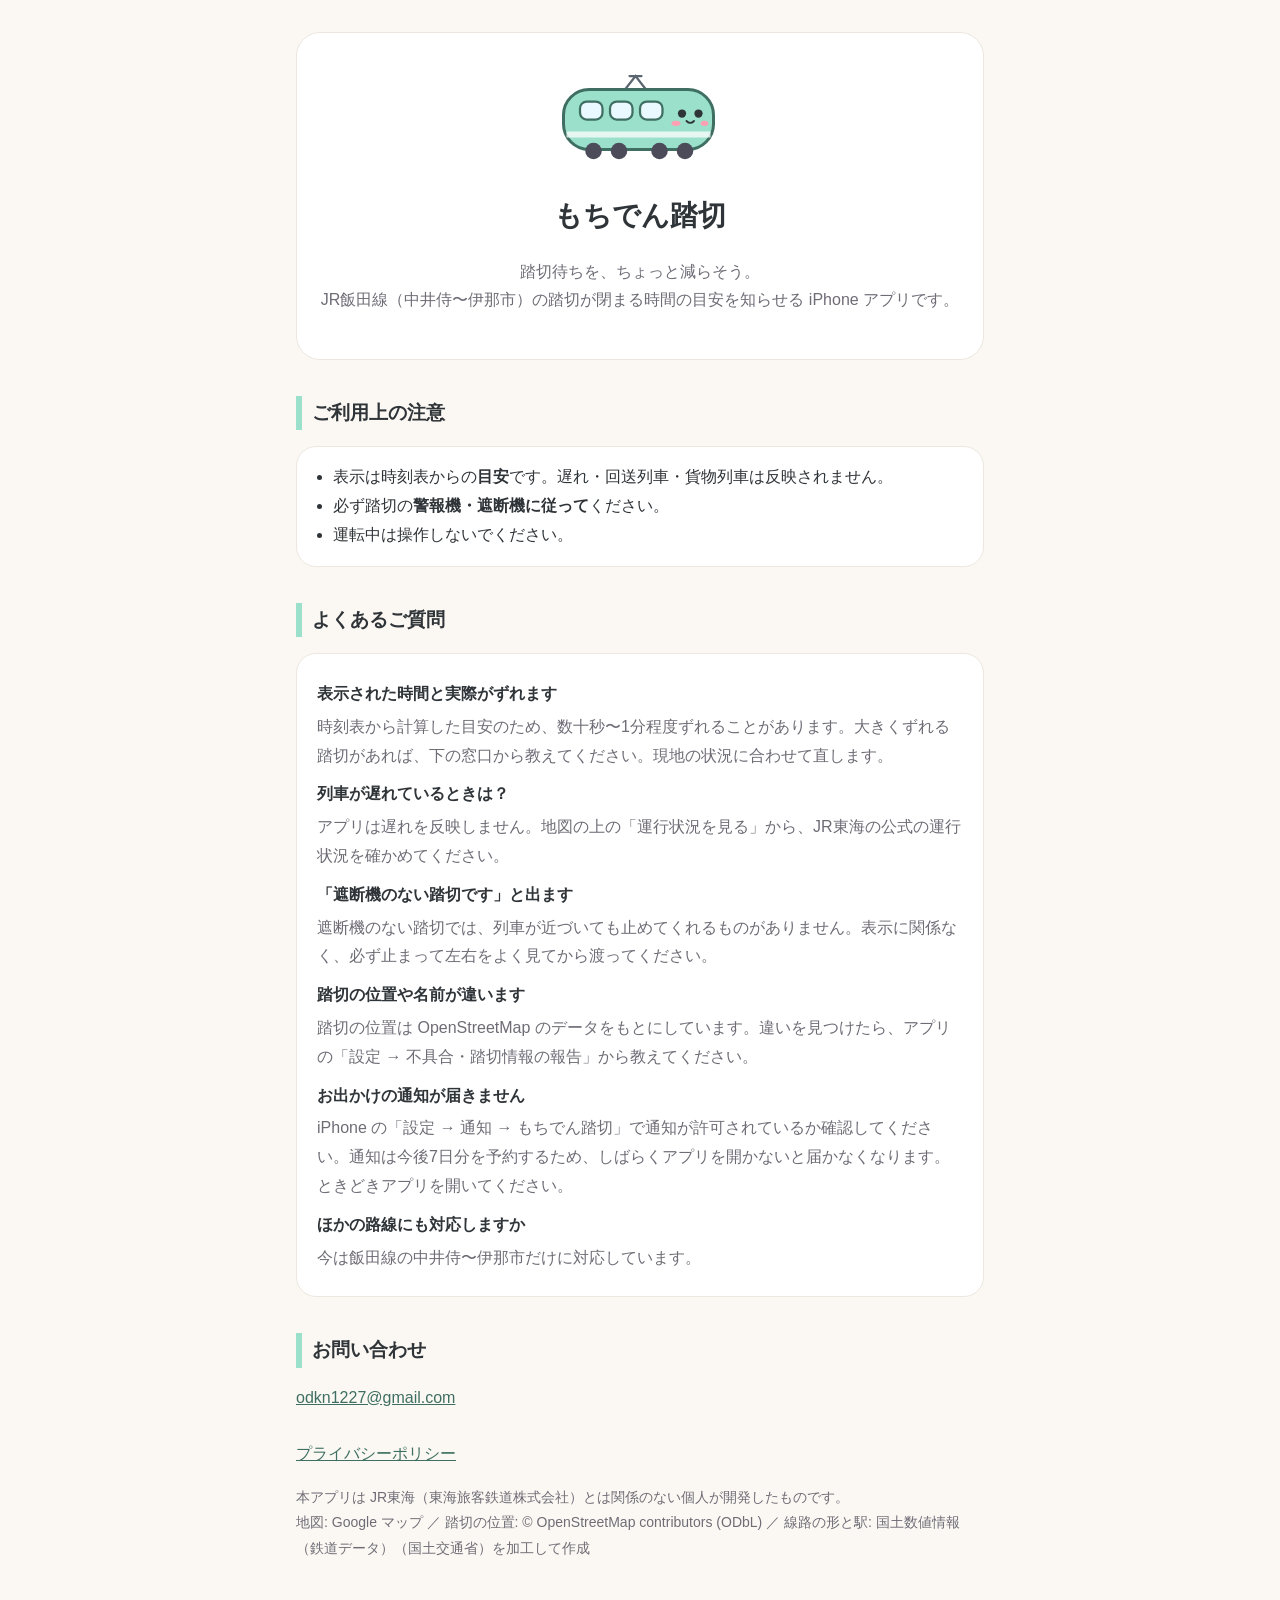
==== index.html @ 2ec160fd "もちでん踏切のサポートページとプライバシーポリシーを公開 Co-Authored-By: Claude Opus 5.5 <noreply@anthropic.com>" ====
<!doctype html>
<html lang="ja">
<head>
<meta charset="utf-8">
<meta name="viewport" content="width=device-width, initial-scale=1">
<title>もちでん踏切 | サポート</title>
<link rel="stylesheet" href="style.css">
</head>
<body>
<main>
  <div class="hero">
    <svg viewBox="0 0 240 150" width="180" aria-hidden="true"><path d="M100 38 L114 20 L128 38 M106 20 H122" stroke="#5b6670" stroke-width="3" fill="none" stroke-linecap="round"/><rect x="18" y="38" width="200" height="80" rx="34" fill="#9be0cb" stroke="#3f6f62" stroke-width="4"/><rect x="22" y="94" width="192" height="8" fill="#fff" opacity=".75"/><rect x="40" y="54" width="30" height="24" rx="9" fill="#eaf8ff" stroke="#3f6f62" stroke-width="3"/><rect x="80" y="54" width="30" height="24" rx="9" fill="#eaf8ff" stroke="#3f6f62" stroke-width="3"/><rect x="120" y="54" width="30" height="24" rx="9" fill="#eaf8ff" stroke="#3f6f62" stroke-width="3"/><circle cx="176" cy="70" r="5.5" fill="#2f3438"/><circle cx="198" cy="70" r="5.5" fill="#2f3438"/><ellipse cx="168" cy="83" rx="6" ry="3.5" fill="#ff9fb3"/><ellipse cx="206" cy="83" rx="5" ry="3.5" fill="#ff9fb3"/><path d="M182 80 Q187 85 192 80" stroke="#2f3438" stroke-width="2.5" fill="none" stroke-linecap="round"/><g fill="#4b4b5a"><circle cx="58" cy="120" r="11"/><circle cx="92" cy="120" r="11"/><circle cx="146" cy="120" r="11"/><circle cx="180" cy="120" r="11"/></g></svg>
    <h1>もちでん踏切</h1>
    <p>踏切待ちを、ちょっと減らそう。<br>JR飯田線（中井侍〜伊那市）の踏切が閉まる時間の目安を知らせる iPhone アプリです。</p>
  </div>

  <h2>ご利用上の注意</h2>
  <ul>
    <li>表示は時刻表からの<strong>目安</strong>です。遅れ・回送列車・貨物列車は反映されません。</li>
    <li>必ず踏切の<strong>警報機・遮断機に従って</strong>ください。</li>
    <li>運転中は操作しないでください。</li>
  </ul>

  <h2>よくあるご質問</h2>
  <dl>
    <dt>表示された時間と実際がずれます</dt>
    <dd>時刻表から計算した目安のため、数十秒〜1分程度ずれることがあります。大きくずれる踏切があれば、下の窓口から教えてください。現地の状況に合わせて直します。</dd>
    <dt>列車が遅れているときは？</dt>
    <dd>アプリは遅れを反映しません。地図の上の「運行状況を見る」から、JR東海の公式の運行状況を確かめてください。</dd>
    <dt>「遮断機のない踏切です」と出ます</dt>
    <dd>遮断機のない踏切では、列車が近づいても止めてくれるものがありません。表示に関係なく、必ず止まって左右をよく見てから渡ってください。</dd>
    <dt>踏切の位置や名前が違います</dt>
    <dd>踏切の位置は OpenStreetMap のデータをもとにしています。違いを見つけたら、アプリの「設定 → 不具合・踏切情報の報告」から教えてください。</dd>
    <dt>お出かけの通知が届きません</dt>
    <dd>iPhone の「設定 → 通知 → もちでん踏切」で通知が許可されているか確認してください。通知は今後7日分を予約するため、しばらくアプリを開かないと届かなくなります。ときどきアプリを開いてください。</dd>
    <dt>ほかの路線にも対応しますか</dt>
    <dd>今は飯田線の中井侍〜伊那市だけに対応しています。</dd>
  </dl>

  <h2>お問い合わせ</h2>
  <p><a href="mailto:odkn1227@gmail.com">odkn1227@gmail.com</a></p>

  <p class="links"><a href="privacy.html">プライバシーポリシー</a></p>

  <p class="small">本アプリは JR東海（東海旅客鉄道株式会社）とは関係のない個人が開発したものです。<br>
  地図: Google マップ ／ 踏切の位置: © OpenStreetMap contributors (ODbL) ／ 線路の形と駅: 国土数値情報（鉄道データ）（国土交通省）を加工して作成</p>
</main>
</body>
</html>
---- style.css ----
:root {
  --bg: #fbf8f3; --card: #ffffff; --ink: #2f3438; --sub: #6f6c76; --mint: #9be0cb; --mintDeep: #3f6f62; --line: #ece7df;
}
@media (prefers-color-scheme: dark) {
  :root { --bg: #1b1d20; --card: #25282c; --ink: #f1efea; --sub: #b4b0ba; --line: #34373c; --mintDeep: #8fd4bf; }
}
* { box-sizing: border-box; }
body {
  margin: 0; background: var(--bg); color: var(--ink);
  font-family: -apple-system, "Hiragino Maru Gothic ProN", "Hiragino Sans", sans-serif;
  line-height: 1.8;
}
main { max-width: 720px; margin: 0 auto; padding: 32px 16px 64px; }
h1 { font-size: 28px; margin: 8px 0; }
h2 { font-size: 19px; margin: 36px 0 8px; padding-left: 10px; border-left: 6px solid var(--mint); }
a { color: var(--mintDeep); }
ul, dl { background: var(--card); border: 1px solid var(--line); border-radius: 20px; padding: 16px 20px 16px 36px; }
dl { padding-left: 20px; }
dt { font-weight: 700; margin-top: 10px; }
dd { margin: 4px 0 8px 0; color: var(--sub); }
.hero { text-align: center; background: var(--card); border: 1px solid var(--line); border-radius: 24px; padding: 28px 16px; }
.hero p { color: var(--sub); }
.meta, .small, .back { color: var(--sub); font-size: 14px; }
.links { margin-top: 28px; }
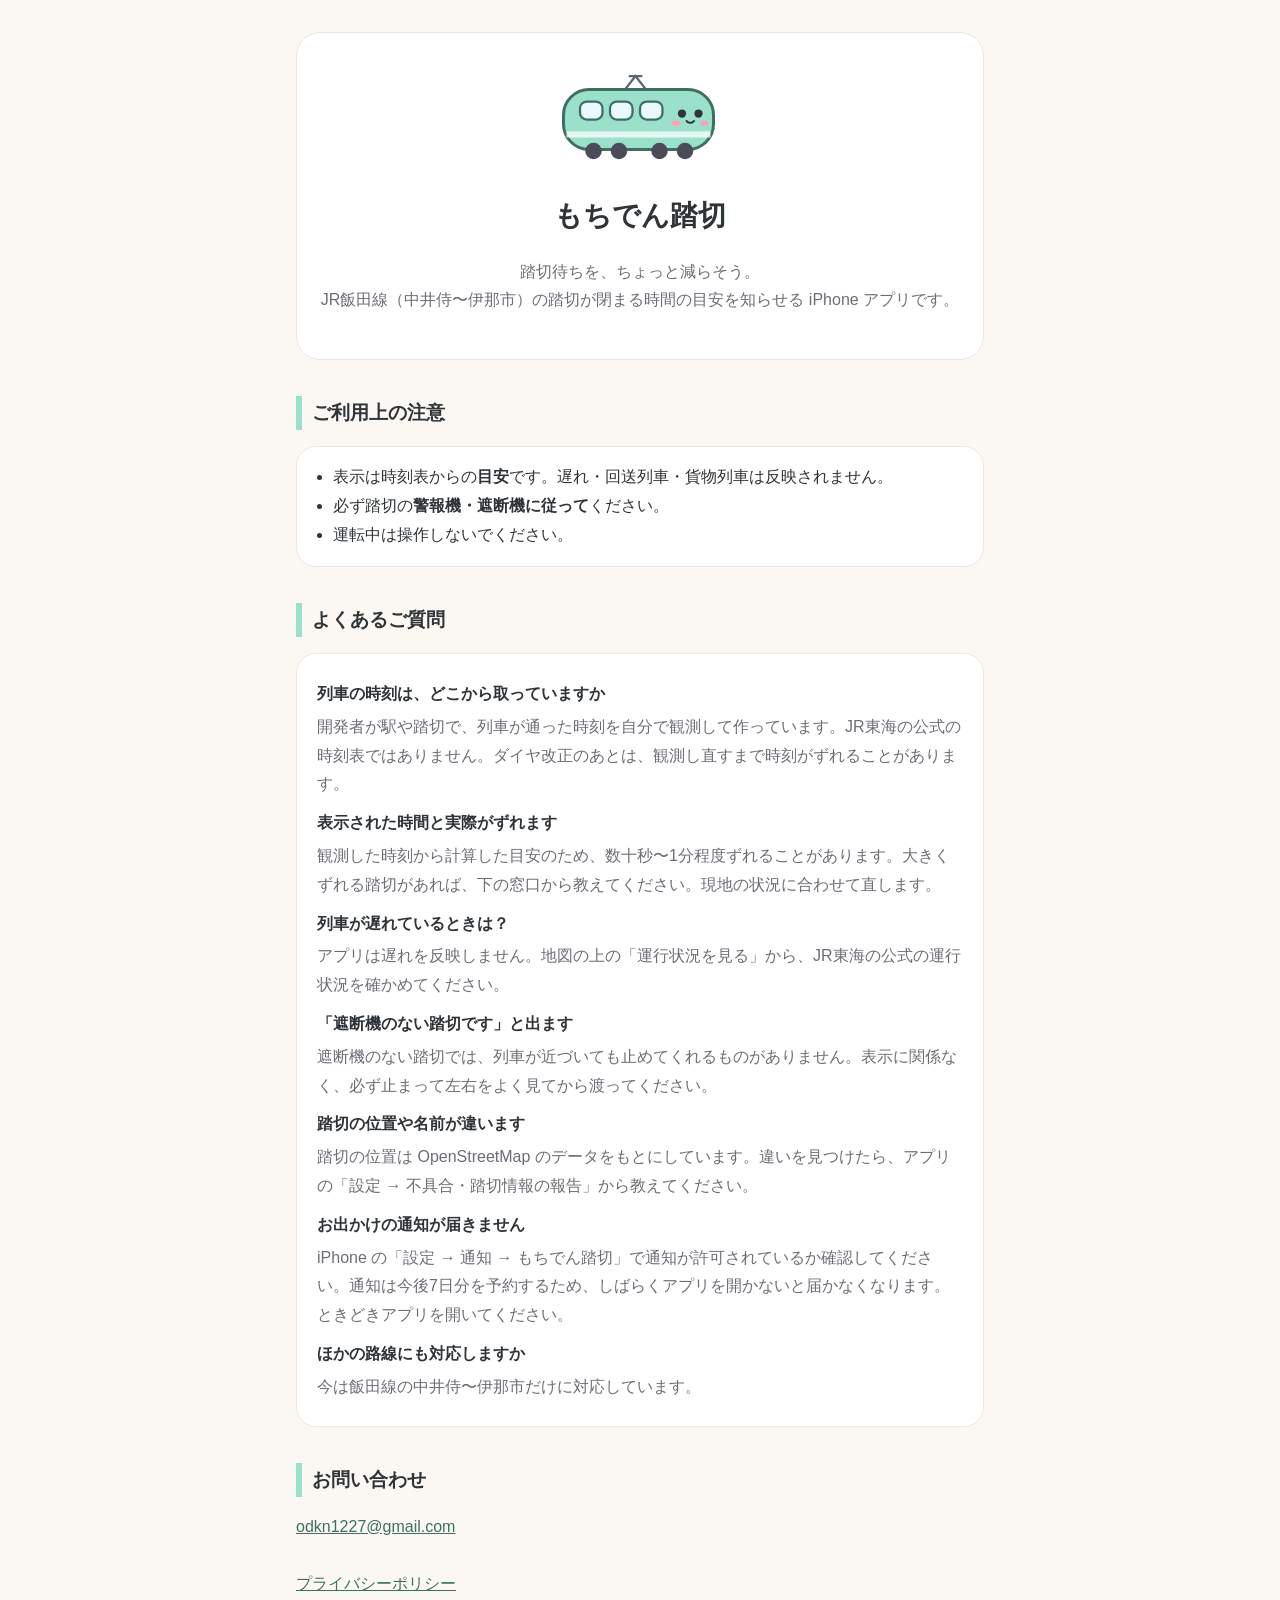
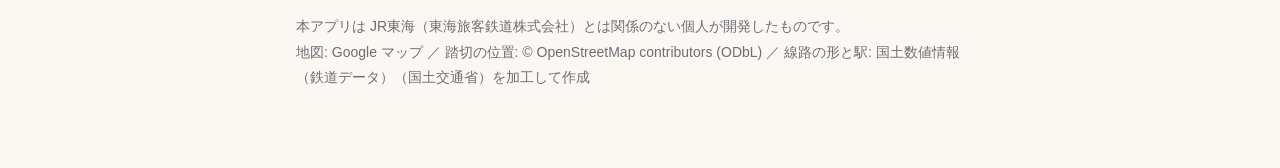
==== commit a0e2856e: "サポートページを更新" ====
--- a/index.html
+++ b/index.html
@@ -23,8 +23,10 @@
 
   <h2>よくあるご質問</h2>
   <dl>
+    <dt>列車の時刻は、どこから取っていますか</dt>
+    <dd>開発者が駅や踏切で、列車が通った時刻を自分で観測して作っています。JR東海の公式の時刻表ではありません。ダイヤ改正のあとは、観測し直すまで時刻がずれることがあります。</dd>
     <dt>表示された時間と実際がずれます</dt>
-    <dd>時刻表から計算した目安のため、数十秒〜1分程度ずれることがあります。大きくずれる踏切があれば、下の窓口から教えてください。現地の状況に合わせて直します。</dd>
+    <dd>観測した時刻から計算した目安のため、数十秒〜1分程度ずれることがあります。大きくずれる踏切があれば、下の窓口から教えてください。現地の状況に合わせて直します。</dd>
     <dt>列車が遅れているときは？</dt>
     <dd>アプリは遅れを反映しません。地図の上の「運行状況を見る」から、JR東海の公式の運行状況を確かめてください。</dd>
     <dt>「遮断機のない踏切です」と出ます</dt>
